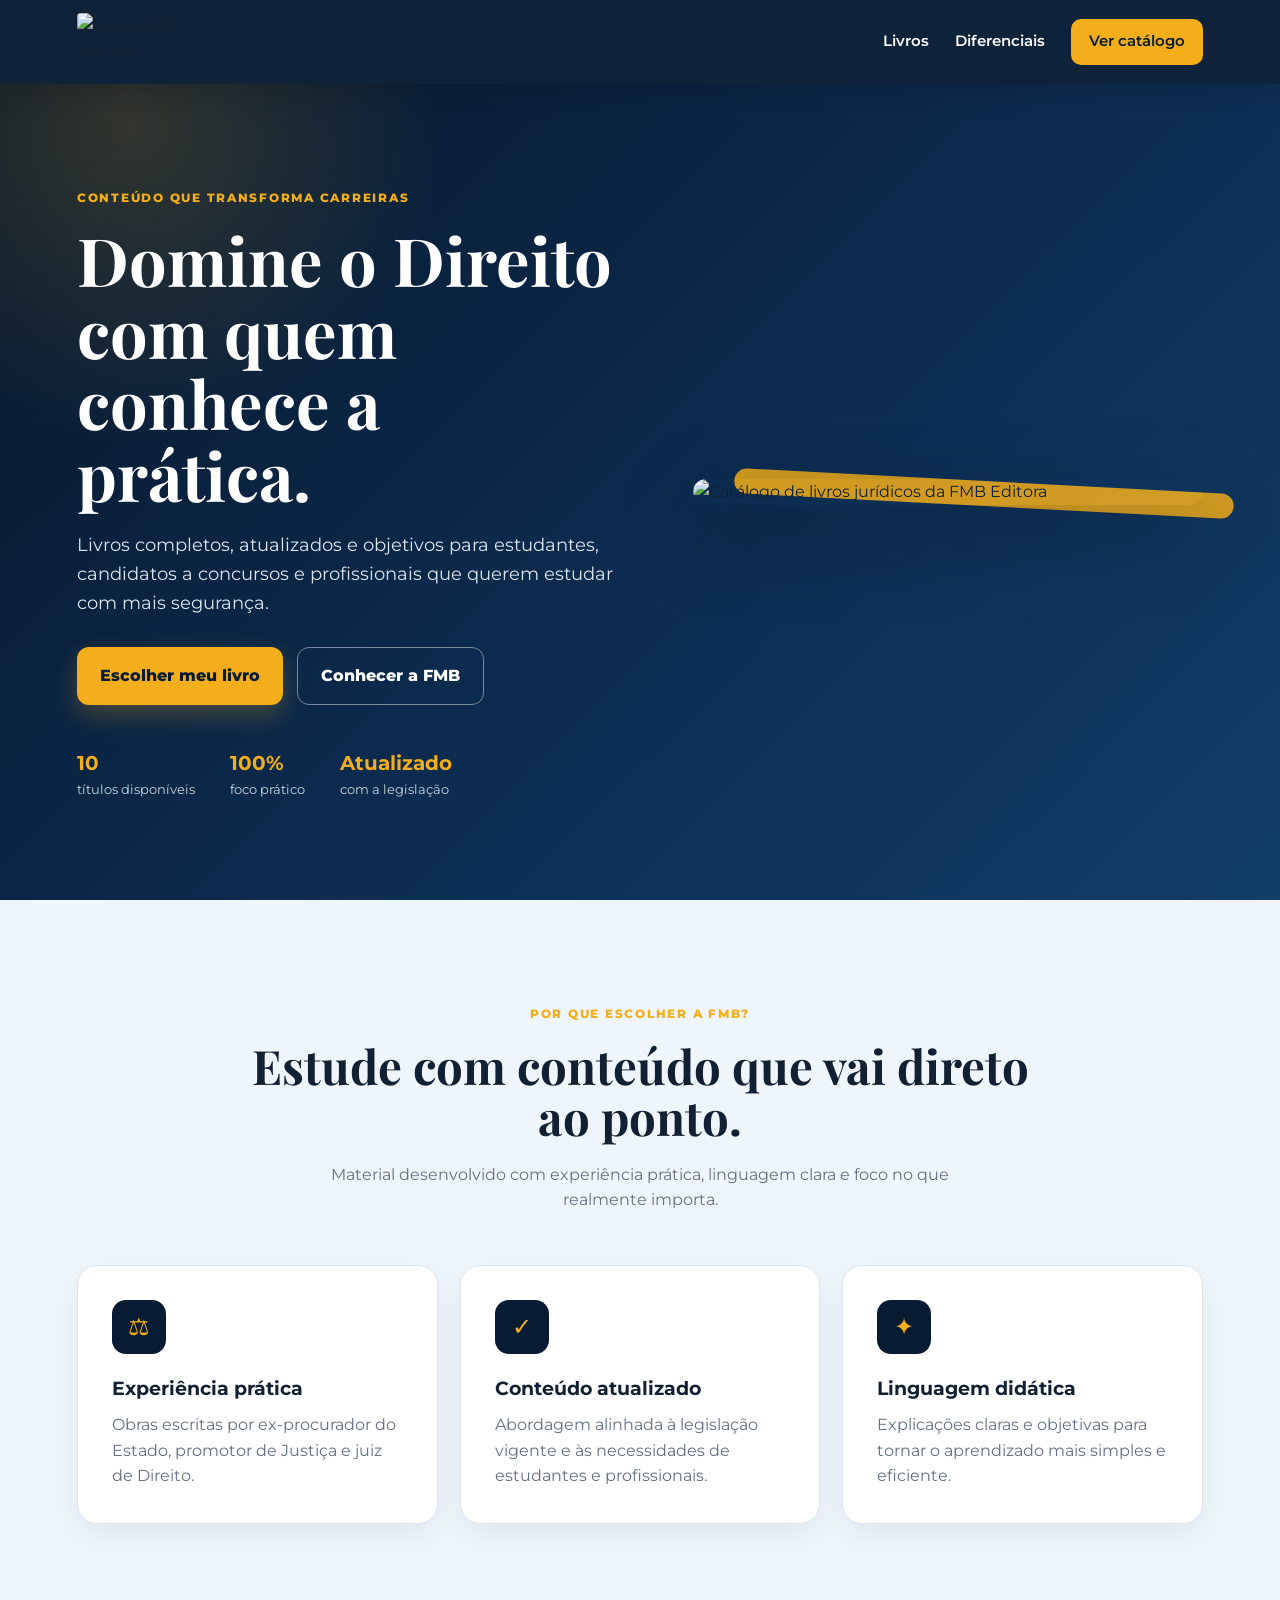
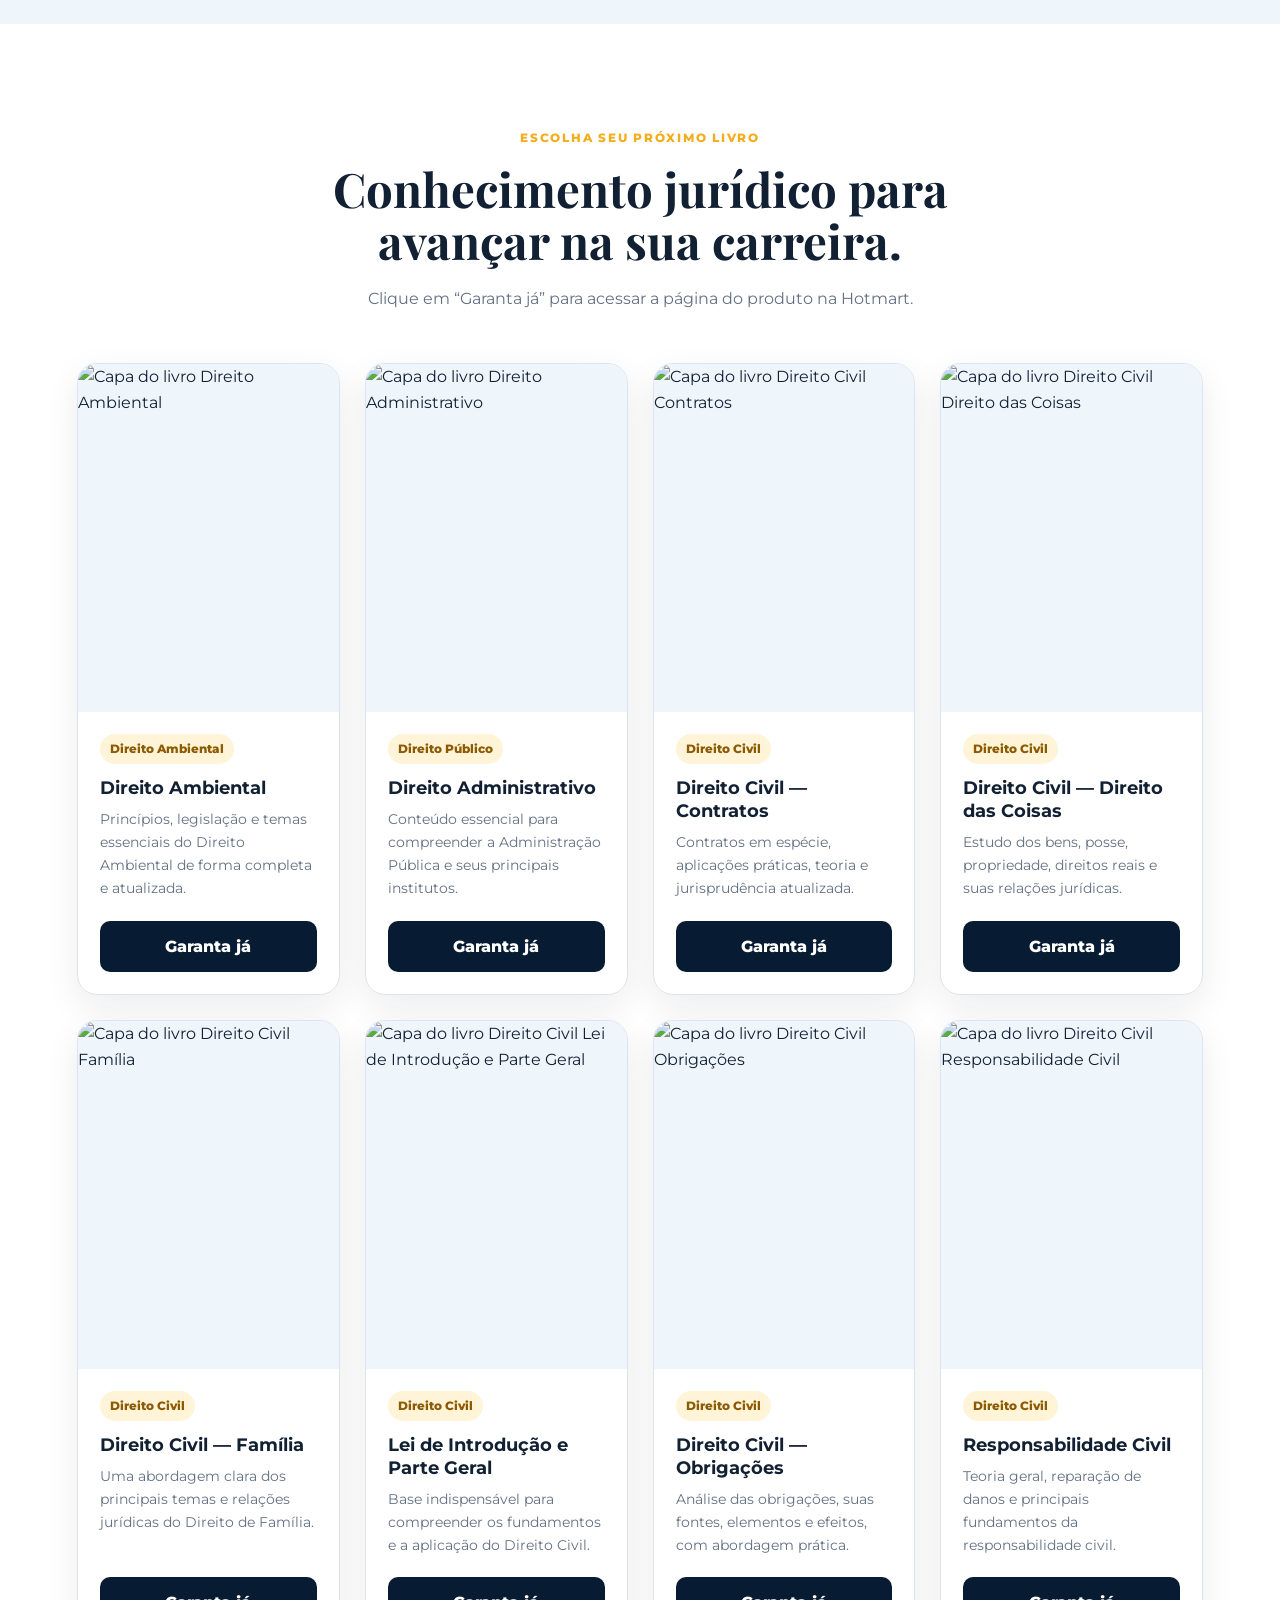
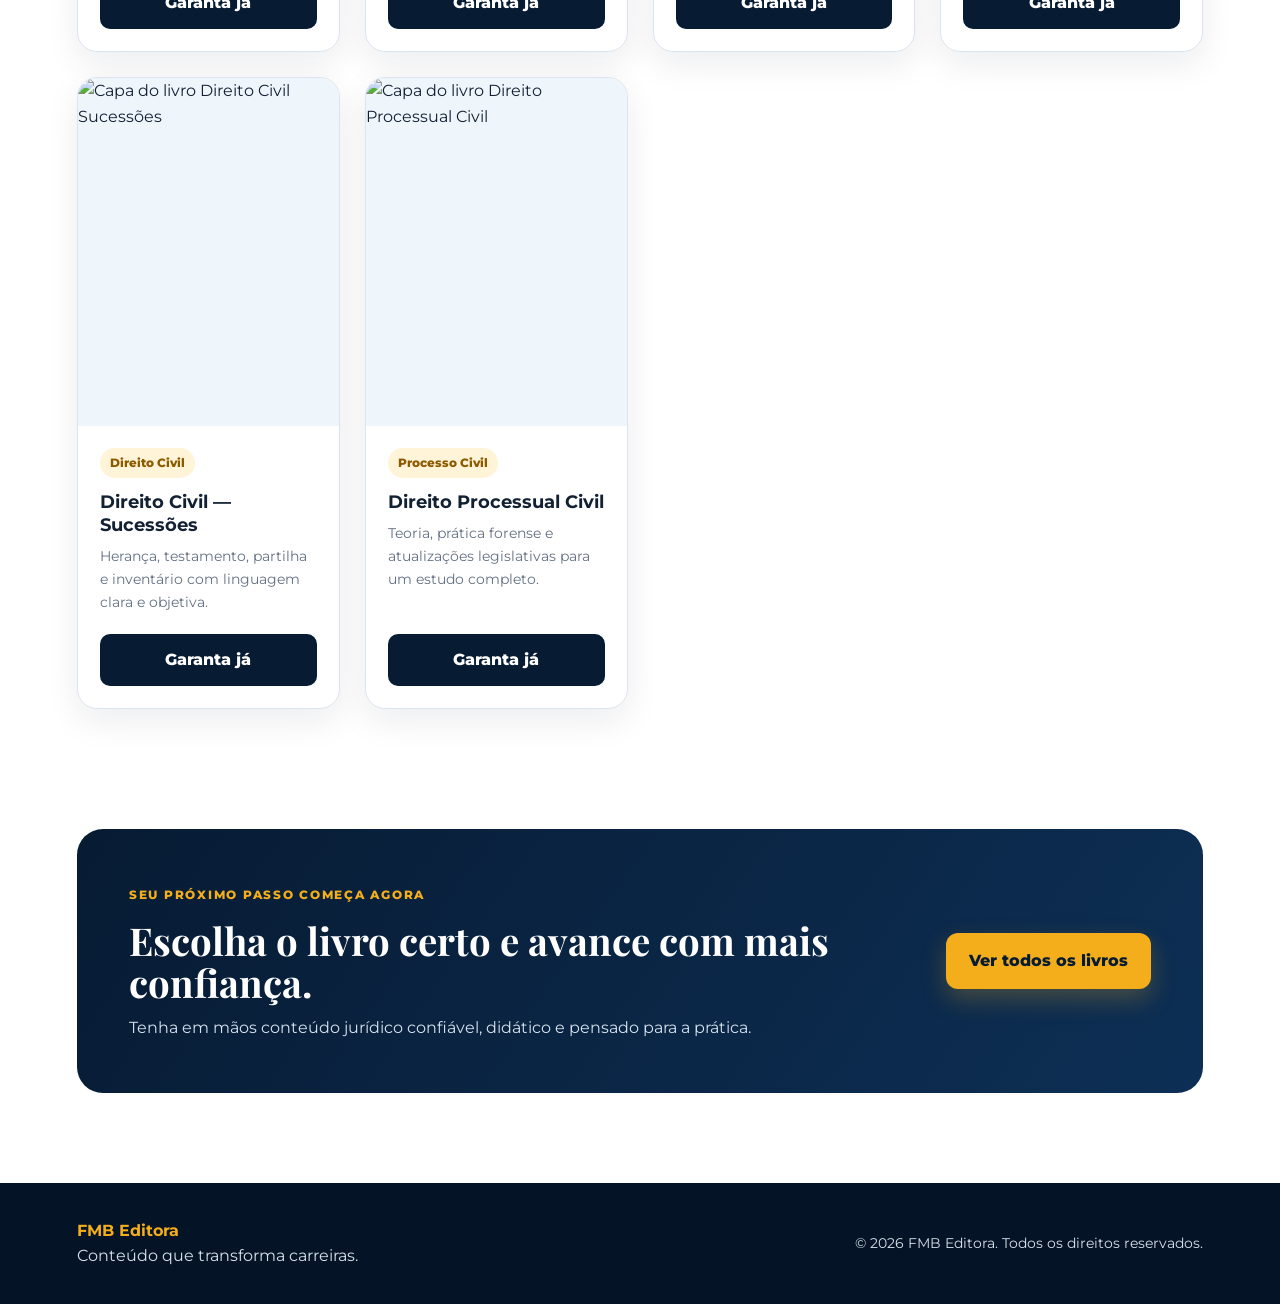
==== index.html @ 868456b2 "Add files via upload" ====
<!DOCTYPE html>
<html lang="pt-BR">
<head>
  <meta charset="UTF-8" />
  <meta name="viewport" content="width=device-width, initial-scale=1.0" />
  <meta name="description" content="Livros jurídicos FMB Editora: conteúdo atualizado, didático e escrito por quem viveu o Direito na prática." />
  <title>FMB Editora | Livros de Direito</title>
  <link rel="preconnect" href="https://fonts.googleapis.com">
  <link rel="preconnect" href="https://fonts.gstatic.com" crossorigin>
  <link href="https://fonts.googleapis.com/css2?family=Montserrat:wght@400;500;600;700;800&family=Playfair+Display:wght@700&display=swap" rel="stylesheet">
  <link rel="stylesheet" href="styles.css" />
</head>
<body>
  <header class="topbar">
    <a class="brand" href="#inicio" aria-label="FMB Editora - início">
      <img src="assets/logo.jpg" alt="Logo FMB Editora" />
    </a>
    <nav>
      <a href="#livros">Livros</a>
      <a href="#diferenciais">Diferenciais</a>
      <a class="nav-cta" href="#livros">Ver catálogo</a>
    </nav>
  </header>

  <main>
    <section class="hero" id="inicio">
      <div class="hero-copy">
        <span class="eyebrow">CONTEÚDO QUE TRANSFORMA CARREIRAS</span>
        <h1>Domine o Direito com quem conhece a prática.</h1>
        <p>
          Livros completos, atualizados e objetivos para estudantes,
          candidatos a concursos e profissionais que querem estudar com mais segurança.
        </p>
        <div class="hero-actions">
          <a class="btn btn-primary" href="#livros">Escolher meu livro</a>
          <a class="btn btn-secondary" href="#diferenciais">Conhecer a FMB</a>
        </div>
        <div class="trust-row">
          <div><strong>10</strong><span>títulos disponíveis</span></div>
          <div><strong>100%</strong><span>foco prático</span></div>
          <div><strong>Atualizado</strong><span>com a legislação</span></div>
        </div>
      </div>
      <div class="hero-visual">
        <img src="assets/catalogo.jpg" alt="Catálogo de livros jurídicos da FMB Editora" />
      </div>
    </section>

    <section class="why" id="diferenciais">
      <div class="section-heading">
        <span class="eyebrow">POR QUE ESCOLHER A FMB?</span>
        <h2>Estude com conteúdo que vai direto ao ponto.</h2>
        <p>Material desenvolvido com experiência prática, linguagem clara e foco no que realmente importa.</p>
      </div>
      <div class="benefits">
        <article>
          <span class="icon">⚖</span>
          <h3>Experiência prática</h3>
          <p>Obras escritas por ex-procurador do Estado, promotor de Justiça e juiz de Direito.</p>
        </article>
        <article>
          <span class="icon">✓</span>
          <h3>Conteúdo atualizado</h3>
          <p>Abordagem alinhada à legislação vigente e às necessidades de estudantes e profissionais.</p>
        </article>
        <article>
          <span class="icon">✦</span>
          <h3>Linguagem didática</h3>
          <p>Explicações claras e objetivas para tornar o aprendizado mais simples e eficiente.</p>
        </article>
      </div>
    </section>

    <section class="catalog" id="livros">
      <div class="section-heading">
        <span class="eyebrow">ESCOLHA SEU PRÓXIMO LIVRO</span>
        <h2>Conhecimento jurídico para avançar na sua carreira.</h2>
        <p>Clique em “Garanta já” para acessar a página do produto na Hotmart.</p>
      </div>

      <div class="books-grid">
        <article class="book-card">
          <img src="assets/ambiental.jpg" alt="Capa do livro Direito Ambiental" />
          <div class="book-content"><span class="tag">Direito Ambiental</span><h3>Direito Ambiental</h3><p>Princípios, legislação e temas essenciais do Direito Ambiental de forma completa e atualizada.</p><a href="https://hotmart.com/pt-br/club/direito-ambiental/products/2470199/ebook/preview?from=CustomizeHub" target="_blank" rel="noopener noreferrer">Garanta já</a></div>
        </article>

        <article class="book-card">
          <img src="assets/direito-administrativo.jpg" alt="Capa do livro Direito Administrativo" />
          <div class="book-content"><span class="tag">Direito Público</span><h3>Direito Administrativo</h3><p>Conteúdo essencial para compreender a Administração Pública e seus principais institutos.</p><a href="https://go.hotmart.com/C87852962L" target="_blank" rel="noopener noreferrer">Garanta já</a></div>
        </article>

        <article class="book-card">
          <img src="assets/contratos.jpg" alt="Capa do livro Direito Civil Contratos" />
          <div class="book-content"><span class="tag">Direito Civil</span><h3>Direito Civil — Contratos</h3><p>Contratos em espécie, aplicações práticas, teoria e jurisprudência atualizada.</p><a href="https://go.hotmart.com/T80959633N" target="_blank" rel="noopener noreferrer">Garanta já</a></div>
        </article>

        <article class="book-card">
          <img src="assets/direito-das-coisas.jpg" alt="Capa do livro Direito Civil Direito das Coisas" />
          <div class="book-content"><span class="tag">Direito Civil</span><h3>Direito Civil — Direito das Coisas</h3><p>Estudo dos bens, posse, propriedade, direitos reais e suas relações jurídicas.</p><a href="https://go.hotmart.com/L81051438P" target="_blank" rel="noopener noreferrer">Garanta já</a></div>
        </article>

        <article class="book-card">
          <img src="assets/direito-familia.jpg" alt="Capa do livro Direito Civil Família" />
          <div class="book-content"><span class="tag">Direito Civil</span><h3>Direito Civil — Família</h3><p>Uma abordagem clara dos principais temas e relações jurídicas do Direito de Família.</p><a href="https://go.hotmart.com/V74214589V" target="_blank" rel="noopener noreferrer">Garanta já</a></div>
        </article>

        <article class="book-card">
          <img src="assets/lei-introducao-parte-geral.jpg" alt="Capa do livro Direito Civil Lei de Introdução e Parte Geral" />
          <div class="book-content"><span class="tag">Direito Civil</span><h3>Lei de Introdução e Parte Geral</h3><p>Base indispensável para compreender os fundamentos e a aplicação do Direito Civil.</p><a href="https://go.hotmart.com/F73037614Q" target="_blank" rel="noopener noreferrer">Garanta já</a></div>
        </article>

        <article class="book-card">
          <img src="assets/obrigacoes.jpg" alt="Capa do livro Direito Civil Obrigações" />
          <div class="book-content"><span class="tag">Direito Civil</span><h3>Direito Civil — Obrigações</h3><p>Análise das obrigações, suas fontes, elementos e efeitos, com abordagem prática.</p><a href="https://go.hotmart.com/I80959635N" target="_blank" rel="noopener noreferrer">Garanta já</a></div>
        </article>

        <article class="book-card">
          <img src="assets/responsabilidade-civil.jpg" alt="Capa do livro Direito Civil Responsabilidade Civil" />
          <div class="book-content"><span class="tag">Direito Civil</span><h3>Responsabilidade Civil</h3><p>Teoria geral, reparação de danos e principais fundamentos da responsabilidade civil.</p><a href="https://go.hotmart.com/C80959637E" target="_blank" rel="noopener noreferrer">Garanta já</a></div>
        </article>

        <article class="book-card">
          <img src="assets/sucessoes.jpg" alt="Capa do livro Direito Civil Sucessões" />
          <div class="book-content"><span class="tag">Direito Civil</span><h3>Direito Civil — Sucessões</h3><p>Herança, testamento, partilha e inventário com linguagem clara e objetiva.</p><a href="https://go.hotmart.com/K73219702Q" target="_blank" rel="noopener noreferrer">Garanta já</a></div>
        </article>

        <article class="book-card">
          <img src="assets/processual-civil.jpg" alt="Capa do livro Direito Processual Civil" />
          <div class="book-content"><span class="tag">Processo Civil</span><h3>Direito Processual Civil</h3><p>Teoria, prática forense e atualizações legislativas para um estudo completo.</p><a href="https://go.hotmart.com/Q75345898N" target="_blank" rel="noopener noreferrer">Garanta já</a></div>
        </article>
      </div>
    </section>

    <section class="final-cta">
      <div>
        <span class="eyebrow">SEU PRÓXIMO PASSO COMEÇA AGORA</span>
        <h2>Escolha o livro certo e avance com mais confiança.</h2>
        <p>Tenha em mãos conteúdo jurídico confiável, didático e pensado para a prática.</p>
      </div>
      <a class="btn btn-primary" href="#livros">Ver todos os livros</a>
    </section>
  </main>

  <footer>
    <div><strong>FMB Editora</strong><span>Conteúdo que transforma carreiras.</span></div>
    <p>© <span id="year"></span> FMB Editora. Todos os direitos reservados.</p>
  </footer>

  <script>
    document.getElementById('year').textContent = new Date().getFullYear();
  </script>
</body>
</html>
---- styles.css ----
:root {
  --navy: #071b33;
  --blue: #0d2f55;
  --blue-light: #eef5fb;
  --yellow: #f4ae1b;
  --yellow-dark: #cf8b00;
  --white: #ffffff;
  --text: #122033;
  --muted: #637083;
  --border: #dce5ef;
  --shadow: 0 18px 45px rgba(7, 27, 51, .12);
}

* { box-sizing: border-box; }
html { scroll-behavior: smooth; }
body {
  margin: 0;
  font-family: 'Montserrat', sans-serif;
  color: var(--text);
  background: var(--white);
  line-height: 1.6;
}
a { color: inherit; text-decoration: none; }
img { display: block; max-width: 100%; }

.topbar {
  position: sticky;
  top: 0;
  z-index: 20;
  height: 84px;
  display: flex;
  align-items: center;
  justify-content: space-between;
  padding: 0 6vw;
  background: rgba(7, 27, 51, .97);
  backdrop-filter: blur(12px);
  box-shadow: 0 5px 25px rgba(0,0,0,.16);
}
.brand img { width: 105px; height: 58px; object-fit: cover; object-position: center; border-radius: 4px; }
nav { display: flex; align-items: center; gap: 26px; }
nav a { color: #fff; font-weight: 600; font-size: .92rem; }
.nav-cta { background: var(--yellow); color: var(--navy); padding: 11px 18px; border-radius: 10px; }

.hero {
  min-height: calc(100vh - 84px);
  display: grid;
  grid-template-columns: 1.04fr .96fr;
  gap: 64px;
  align-items: center;
  padding: 78px 6vw;
  background:
    radial-gradient(circle at 10% 5%, rgba(244,174,27,.18), transparent 23%),
    linear-gradient(135deg, #06172c, #0d2f55 62%, #123d69);
  overflow: hidden;
}
.hero-copy { color: white; max-width: 690px; }
.eyebrow { color: var(--yellow); font-size: .78rem; font-weight: 800; letter-spacing: .14em; }
h1, h2 { font-family: 'Playfair Display', serif; line-height: 1.08; margin: 14px 0 20px; }
h1 { font-size: clamp(2.7rem, 5.2vw, 5.4rem); }
h2 { font-size: clamp(2.1rem, 3.7vw, 3.8rem); }
.hero-copy > p { max-width: 610px; font-size: 1.12rem; color: #dce6f0; }
.hero-actions { display: flex; gap: 14px; flex-wrap: wrap; margin-top: 30px; }
.btn { display: inline-flex; justify-content: center; align-items: center; padding: 15px 23px; border-radius: 12px; font-weight: 800; transition: .25s ease; }
.btn:hover { transform: translateY(-2px); }
.btn-primary { background: var(--yellow); color: var(--navy); box-shadow: 0 10px 25px rgba(244,174,27,.25); }
.btn-secondary { border: 1px solid rgba(255,255,255,.45); color: #fff; }
.trust-row { margin-top: 42px; display: flex; gap: 35px; flex-wrap: wrap; }
.trust-row div { display: flex; flex-direction: column; }
.trust-row strong { color: var(--yellow); font-size: 1.25rem; }
.trust-row span { color: #c9d4e0; font-size: .82rem; }
.hero-visual { position: relative; }
.hero-visual::before { content:""; position:absolute; inset:7% -6% -6% 8%; background:var(--yellow); border-radius:32px; transform:rotate(3deg); opacity:.85; }
.hero-visual img { position: relative; width: 100%; max-height: 720px; object-fit: cover; object-position: top; border-radius: 28px; box-shadow: 0 30px 80px rgba(0,0,0,.35); }

.why, .catalog { padding: 100px 6vw; }
.why { background: var(--blue-light); }
.section-heading { max-width: 780px; margin: 0 auto 52px; text-align: center; }
.section-heading p { color: var(--muted); margin: 0 auto; max-width: 680px; }
.benefits { display: grid; grid-template-columns: repeat(3,1fr); gap: 22px; max-width: 1200px; margin: auto; }
.benefits article { background: white; padding: 34px; border-radius: 20px; border: 1px solid var(--border); box-shadow: 0 12px 30px rgba(7,27,51,.06); }
.icon { width: 54px; height: 54px; display:grid; place-items:center; background:var(--navy); color:var(--yellow); border-radius:14px; font-size:1.5rem; }
.benefits h3 { margin: 20px 0 8px; }
.benefits p { color: var(--muted); margin:0; }

.catalog { background: #fff; }
.books-grid { display: grid; grid-template-columns: repeat(4, minmax(0,1fr)); gap: 25px; max-width: 1380px; margin:auto; }
.book-card { display:flex; flex-direction:column; overflow:hidden; border:1px solid var(--border); border-radius:20px; background:white; box-shadow:0 12px 35px rgba(7,27,51,.08); transition:.25s ease; }
.book-card:hover { transform:translateY(-7px); box-shadow:var(--shadow); }
.book-card > img { width:100%; aspect-ratio: 3/4; object-fit:cover; background:var(--blue-light); }
.book-content { padding:22px; display:flex; flex-direction:column; flex:1; }
.tag { width:max-content; padding:6px 10px; border-radius:999px; background:#fff4d7; color:#8c5a00; font-size:.72rem; font-weight:800; }
.book-content h3 { margin:13px 0 8px; font-size:1.1rem; line-height:1.3; }
.book-content p { margin:0 0 20px; color:var(--muted); font-size:.9rem; }
.book-content a { margin-top:auto; display:block; text-align:center; background:var(--navy); color:white; padding:13px 16px; border-radius:10px; font-weight:800; transition:.2s; }
.book-content a:hover { background:var(--yellow); color:var(--navy); }

.final-cta { margin: 20px 6vw 90px; padding: 52px; border-radius: 26px; background: linear-gradient(125deg, var(--navy), var(--blue)); color:#fff; display:flex; align-items:center; justify-content:space-between; gap:30px; }
.final-cta h2 { font-size: clamp(2rem,3vw,3.3rem); margin-bottom:12px; }
.final-cta p { color:#d6e2ed; margin:0; }
.final-cta .btn { flex-shrink:0; }
footer { background:#041326; color:#d6e1eb; padding:35px 6vw; display:flex; align-items:center; justify-content:space-between; gap:20px; }
footer div { display:flex; flex-direction:column; }
footer strong { color:var(--yellow); }
footer p { margin:0; font-size:.85rem; }

@media (max-width: 1100px) {
  .hero { grid-template-columns:1fr; }
  .hero-visual { max-width:650px; margin:auto; }
  .books-grid { grid-template-columns:repeat(3,1fr); }
}
@media (max-width: 780px) {
  .topbar { padding:0 20px; }
  nav a:not(.nav-cta) { display:none; }
  .hero, .why, .catalog { padding-left:20px; padding-right:20px; }
  .hero { padding-top:56px; gap:45px; }
  .benefits, .books-grid { grid-template-columns:1fr 1fr; }
  .final-cta { margin-left:20px; margin-right:20px; padding:34px 24px; flex-direction:column; align-items:flex-start; }
  footer { flex-direction:column; align-items:flex-start; }
}
@media (max-width: 520px) {
  h1 { font-size:2.65rem; }
  .benefits, .books-grid { grid-template-columns:1fr; }
  .trust-row { gap:20px; }
  .hero-visual img { max-height:580px; }
}
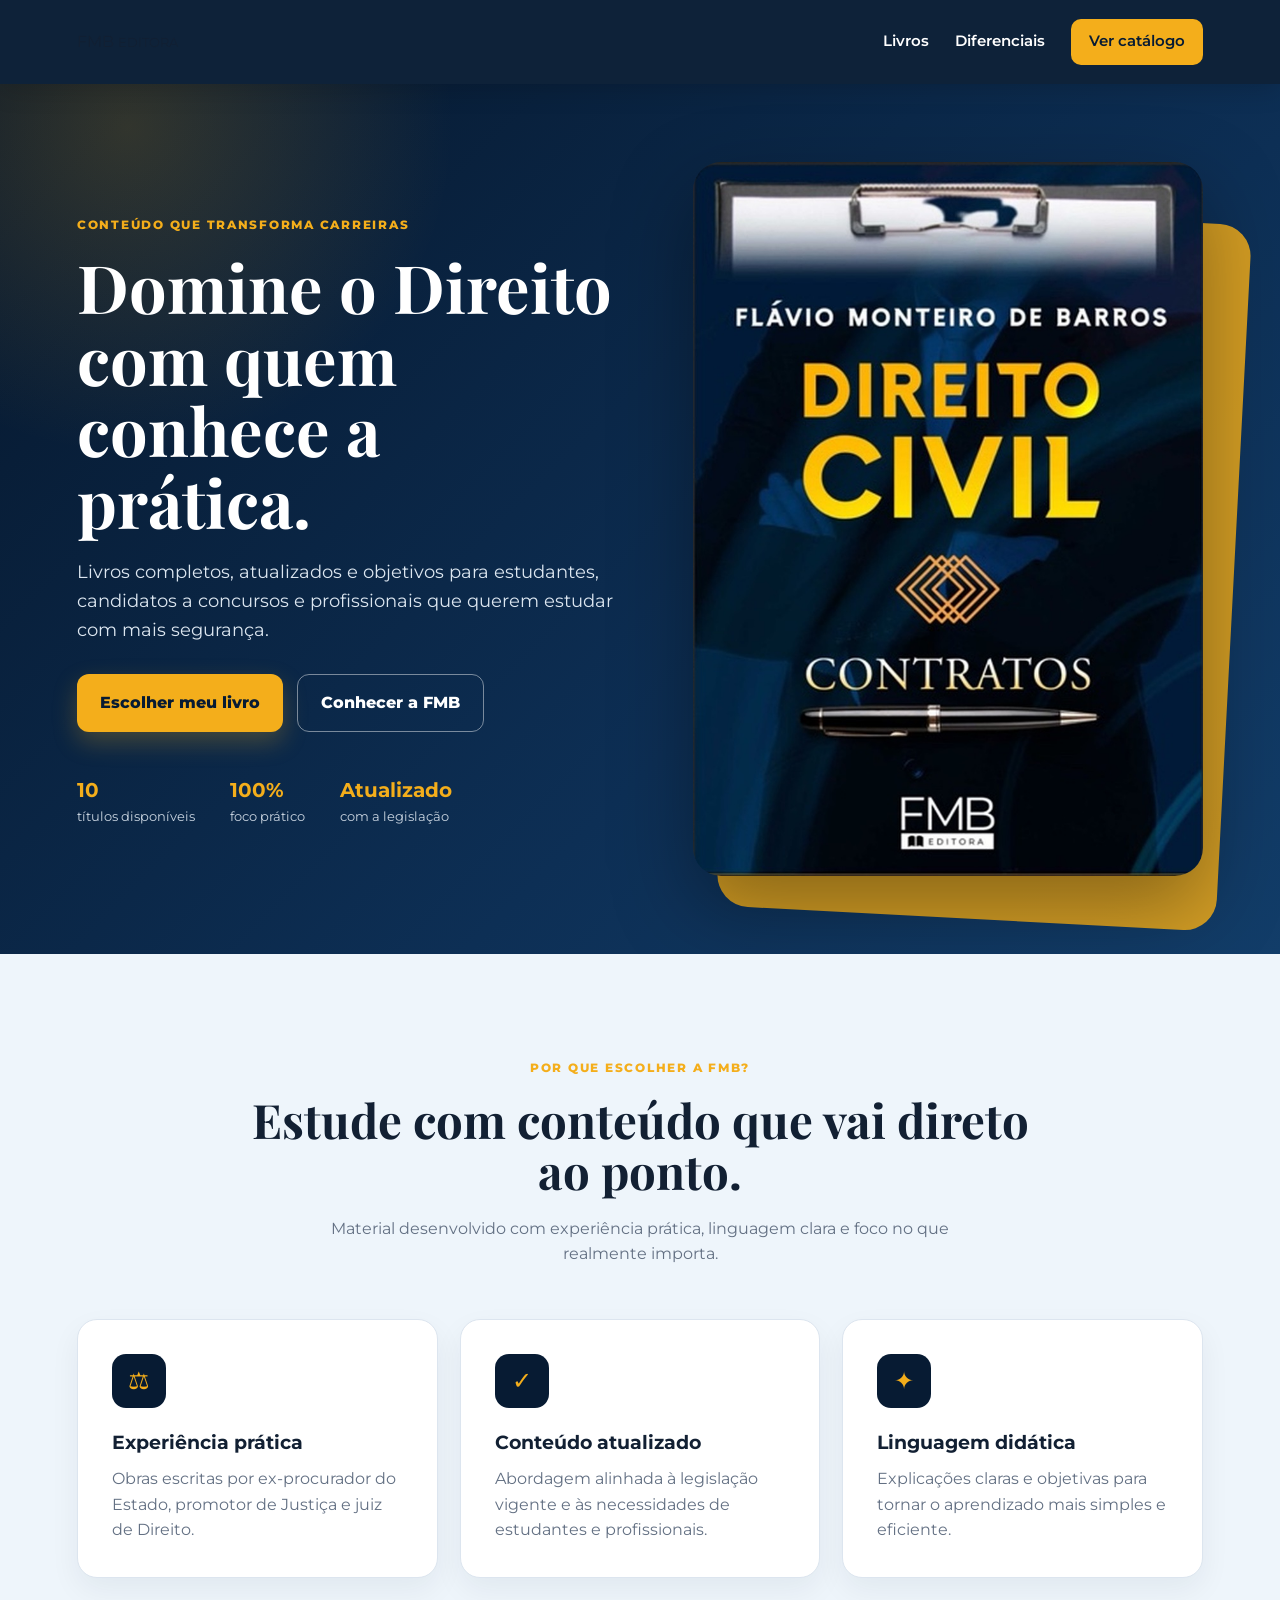
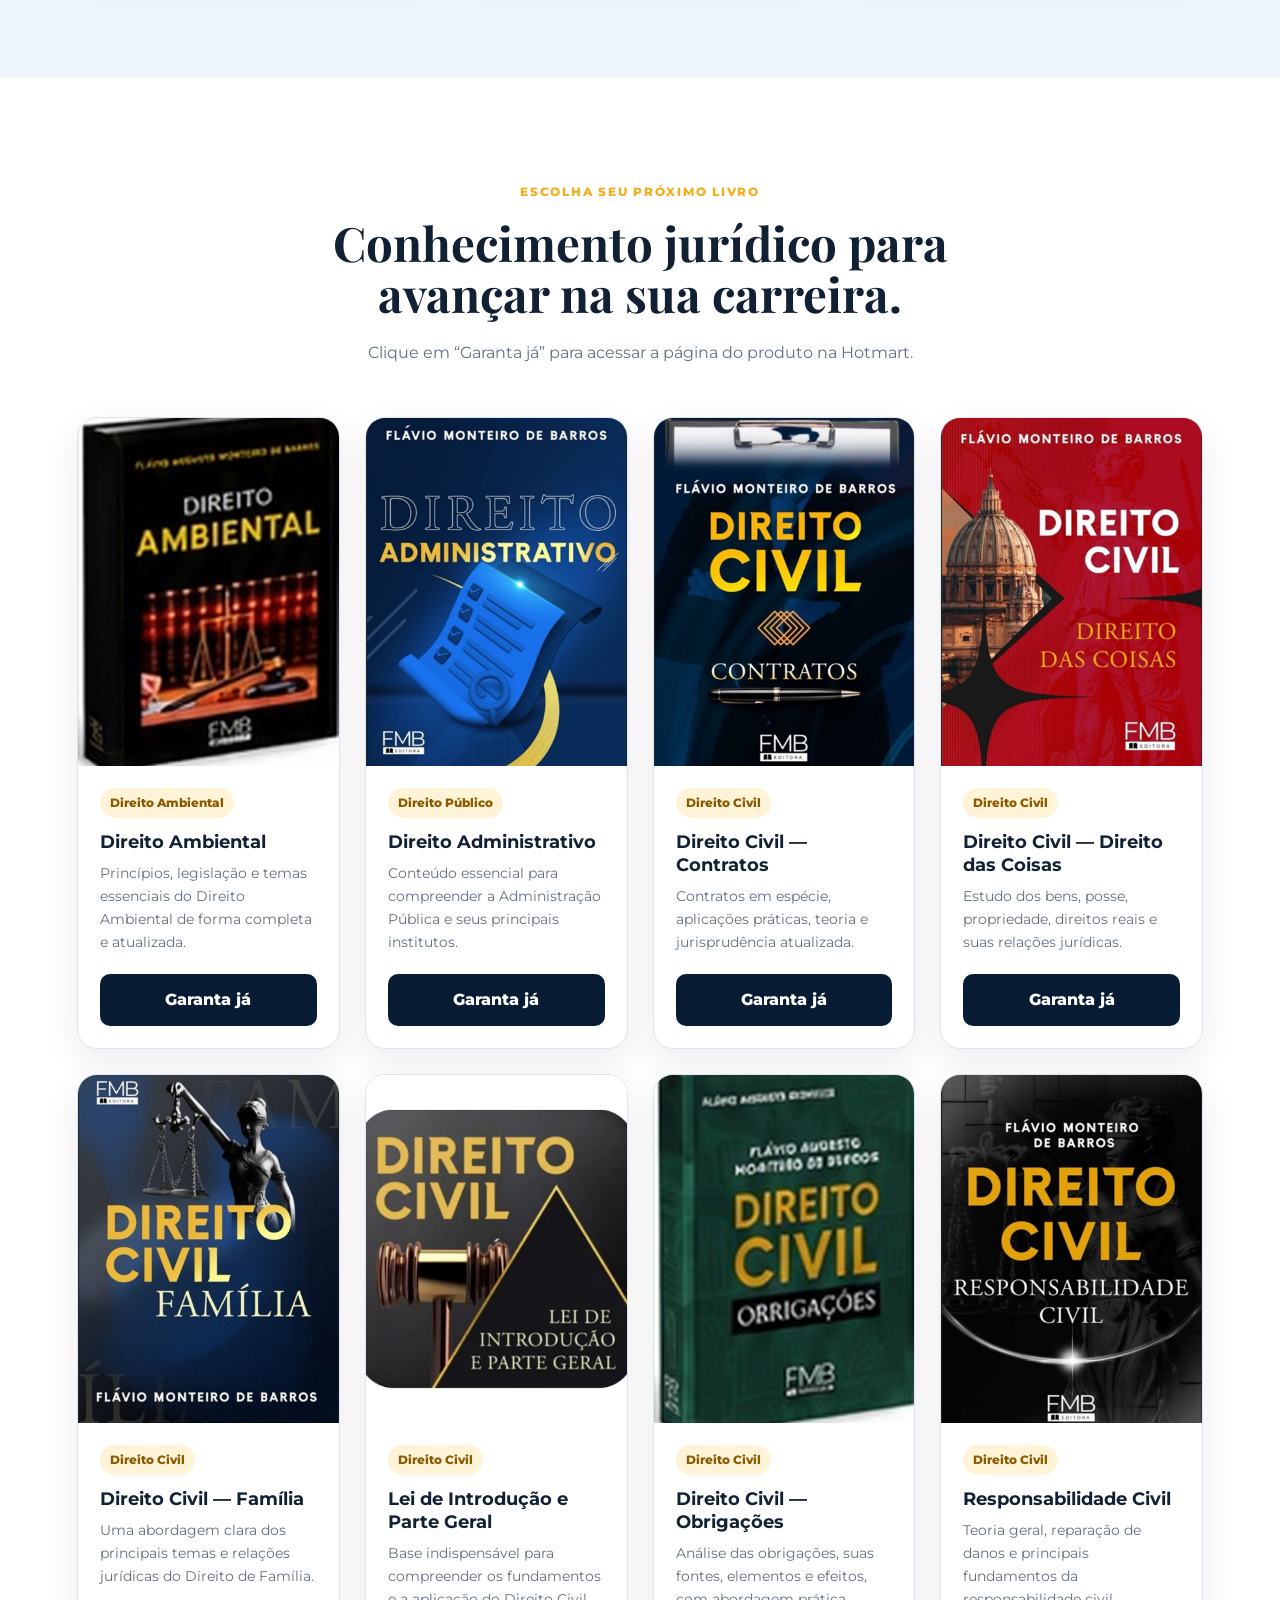
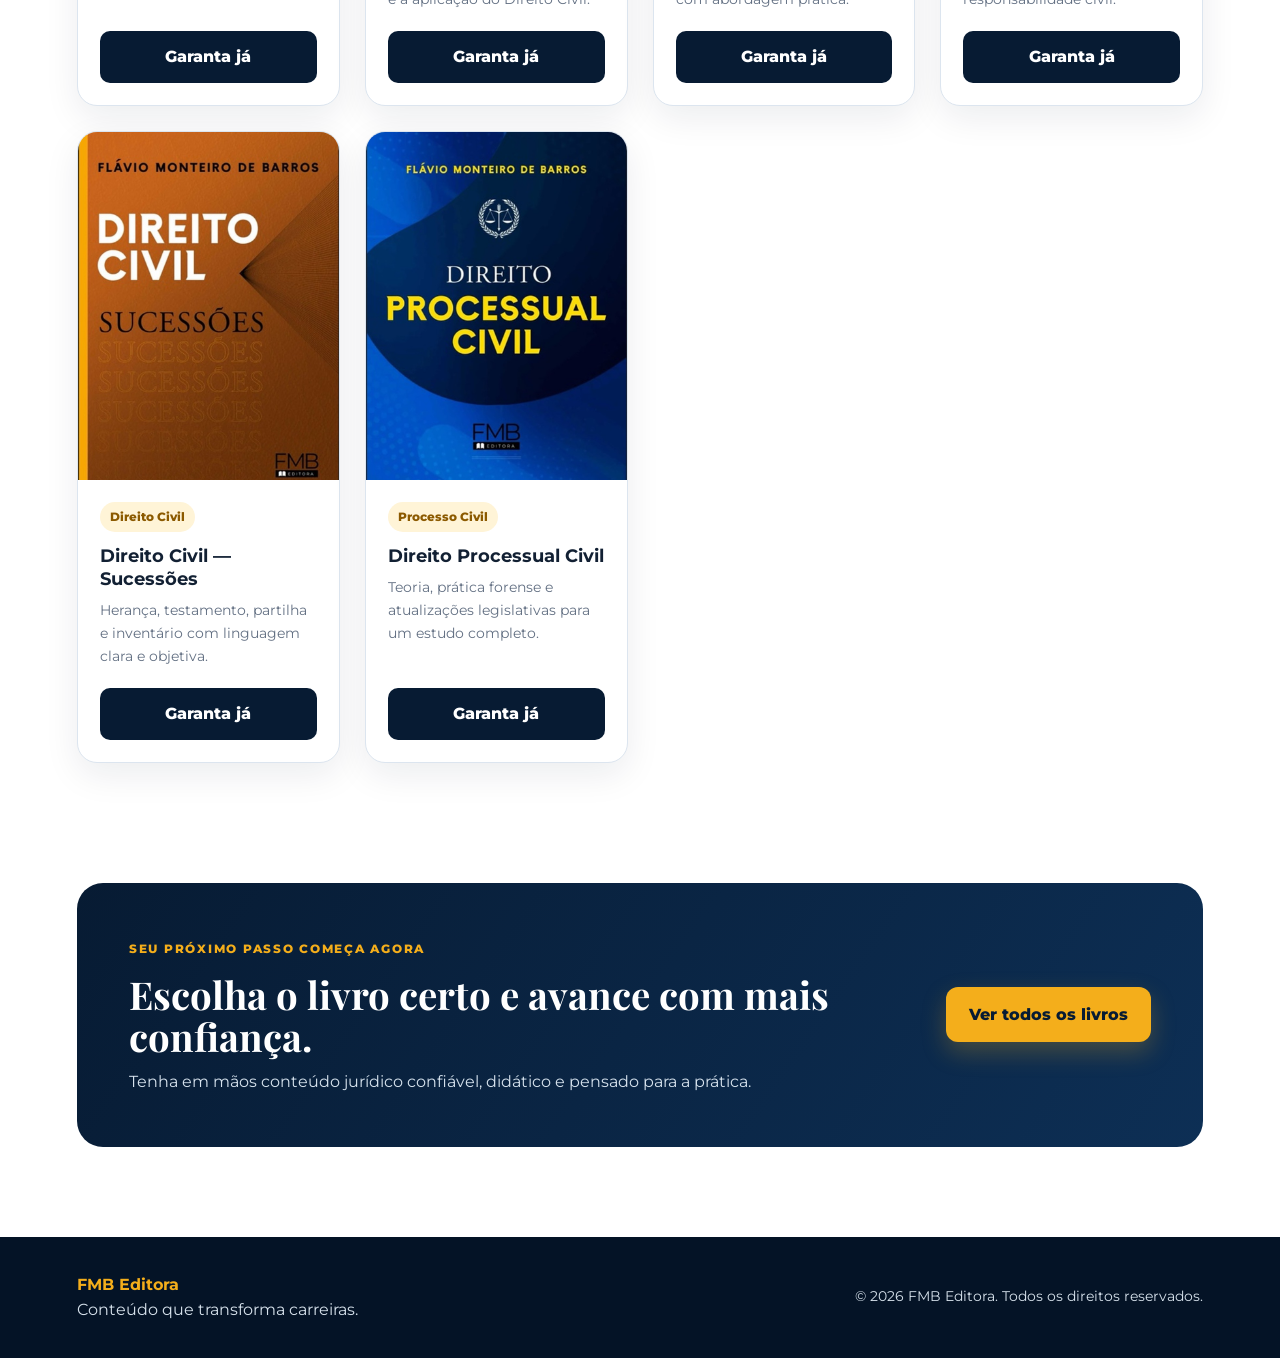
==== commit 277c65e4: "Add files via upload" ====
--- a/index.html
+++ b/index.html
@@ -13,7 +13,7 @@
 <body>
   <header class="topbar">
     <a class="brand" href="#inicio" aria-label="FMB Editora - início">
-      <img src="assets/logo.jpg" alt="Logo FMB Editora" />
+      <span class="brand-text">FMB <small>EDITORA</small></span>
     </a>
     <nav>
       <a href="#livros">Livros</a>
@@ -42,7 +42,7 @@
         </div>
       </div>
       <div class="hero-visual">
-        <img src="assets/catalogo.jpg" alt="Catálogo de livros jurídicos da FMB Editora" />
+        <img src="images/direito-civil-contratos.jpg" alt="Livro Direito Civil Contratos da FMB Editora" />
       </div>
     </section>
 
@@ -80,52 +80,52 @@
 
       <div class="books-grid">
         <article class="book-card">
-          <img src="assets/ambiental.jpg" alt="Capa do livro Direito Ambiental" />
+          <img src="images/direito-ambiental.jpg" alt="Capa do livro Direito Ambiental" />
           <div class="book-content"><span class="tag">Direito Ambiental</span><h3>Direito Ambiental</h3><p>Princípios, legislação e temas essenciais do Direito Ambiental de forma completa e atualizada.</p><a href="https://hotmart.com/pt-br/club/direito-ambiental/products/2470199/ebook/preview?from=CustomizeHub" target="_blank" rel="noopener noreferrer">Garanta já</a></div>
         </article>
 
         <article class="book-card">
-          <img src="assets/direito-administrativo.jpg" alt="Capa do livro Direito Administrativo" />
+          <img src="images/direito-administrativo.jpg" alt="Capa do livro Direito Administrativo" />
           <div class="book-content"><span class="tag">Direito Público</span><h3>Direito Administrativo</h3><p>Conteúdo essencial para compreender a Administração Pública e seus principais institutos.</p><a href="https://go.hotmart.com/C87852962L" target="_blank" rel="noopener noreferrer">Garanta já</a></div>
         </article>
 
         <article class="book-card">
-          <img src="assets/contratos.jpg" alt="Capa do livro Direito Civil Contratos" />
+          <img src="images/direito-civil-contratos.jpg" alt="Capa do livro Direito Civil Contratos" />
           <div class="book-content"><span class="tag">Direito Civil</span><h3>Direito Civil — Contratos</h3><p>Contratos em espécie, aplicações práticas, teoria e jurisprudência atualizada.</p><a href="https://go.hotmart.com/T80959633N" target="_blank" rel="noopener noreferrer">Garanta já</a></div>
         </article>
 
         <article class="book-card">
-          <img src="assets/direito-das-coisas.jpg" alt="Capa do livro Direito Civil Direito das Coisas" />
+          <img src="images/direito-civil-direito-das-coisas.jpg" alt="Capa do livro Direito Civil Direito das Coisas" />
           <div class="book-content"><span class="tag">Direito Civil</span><h3>Direito Civil — Direito das Coisas</h3><p>Estudo dos bens, posse, propriedade, direitos reais e suas relações jurídicas.</p><a href="https://go.hotmart.com/L81051438P" target="_blank" rel="noopener noreferrer">Garanta já</a></div>
         </article>
 
         <article class="book-card">
-          <img src="assets/direito-familia.jpg" alt="Capa do livro Direito Civil Família" />
+          <img src="images/direito-civil-familia.jpg" alt="Capa do livro Direito Civil Família" />
           <div class="book-content"><span class="tag">Direito Civil</span><h3>Direito Civil — Família</h3><p>Uma abordagem clara dos principais temas e relações jurídicas do Direito de Família.</p><a href="https://go.hotmart.com/V74214589V" target="_blank" rel="noopener noreferrer">Garanta já</a></div>
         </article>
 
         <article class="book-card">
-          <img src="assets/lei-introducao-parte-geral.jpg" alt="Capa do livro Direito Civil Lei de Introdução e Parte Geral" />
+          <img src="images/direito-civil-lei-introducao-parte-geral.jpg" alt="Capa do livro Direito Civil Lei de Introdução e Parte Geral" />
           <div class="book-content"><span class="tag">Direito Civil</span><h3>Lei de Introdução e Parte Geral</h3><p>Base indispensável para compreender os fundamentos e a aplicação do Direito Civil.</p><a href="https://go.hotmart.com/F73037614Q" target="_blank" rel="noopener noreferrer">Garanta já</a></div>
         </article>
 
         <article class="book-card">
-          <img src="assets/obrigacoes.jpg" alt="Capa do livro Direito Civil Obrigações" />
+          <img src="images/direito-civil-obrigacoes.jpg" alt="Capa do livro Direito Civil Obrigações" />
           <div class="book-content"><span class="tag">Direito Civil</span><h3>Direito Civil — Obrigações</h3><p>Análise das obrigações, suas fontes, elementos e efeitos, com abordagem prática.</p><a href="https://go.hotmart.com/I80959635N" target="_blank" rel="noopener noreferrer">Garanta já</a></div>
         </article>
 
         <article class="book-card">
-          <img src="assets/responsabilidade-civil.jpg" alt="Capa do livro Direito Civil Responsabilidade Civil" />
+          <img src="images/direito-civil-responsabilidade-civil.jpg" alt="Capa do livro Direito Civil Responsabilidade Civil" />
           <div class="book-content"><span class="tag">Direito Civil</span><h3>Responsabilidade Civil</h3><p>Teoria geral, reparação de danos e principais fundamentos da responsabilidade civil.</p><a href="https://go.hotmart.com/C80959637E" target="_blank" rel="noopener noreferrer">Garanta já</a></div>
         </article>
 
         <article class="book-card">
-          <img src="assets/sucessoes.jpg" alt="Capa do livro Direito Civil Sucessões" />
+          <img src="images/direito-civil-sucessoes.jpg" alt="Capa do livro Direito Civil Sucessões" />
           <div class="book-content"><span class="tag">Direito Civil</span><h3>Direito Civil — Sucessões</h3><p>Herança, testamento, partilha e inventário com linguagem clara e objetiva.</p><a href="https://go.hotmart.com/K73219702Q" target="_blank" rel="noopener noreferrer">Garanta já</a></div>
         </article>
 
         <article class="book-card">
-          <img src="assets/processual-civil.jpg" alt="Capa do livro Direito Processual Civil" />
+          <img src="images/direito-processual-civil.jpg" alt="Capa do livro Direito Processual Civil" />
           <div class="book-content"><span class="tag">Processo Civil</span><h3>Direito Processual Civil</h3><p>Teoria, prática forense e atualizações legislativas para um estudo completo.</p><a href="https://go.hotmart.com/Q75345898N" target="_blank" rel="noopener noreferrer">Garanta já</a></div>
         </article>
       </div>
